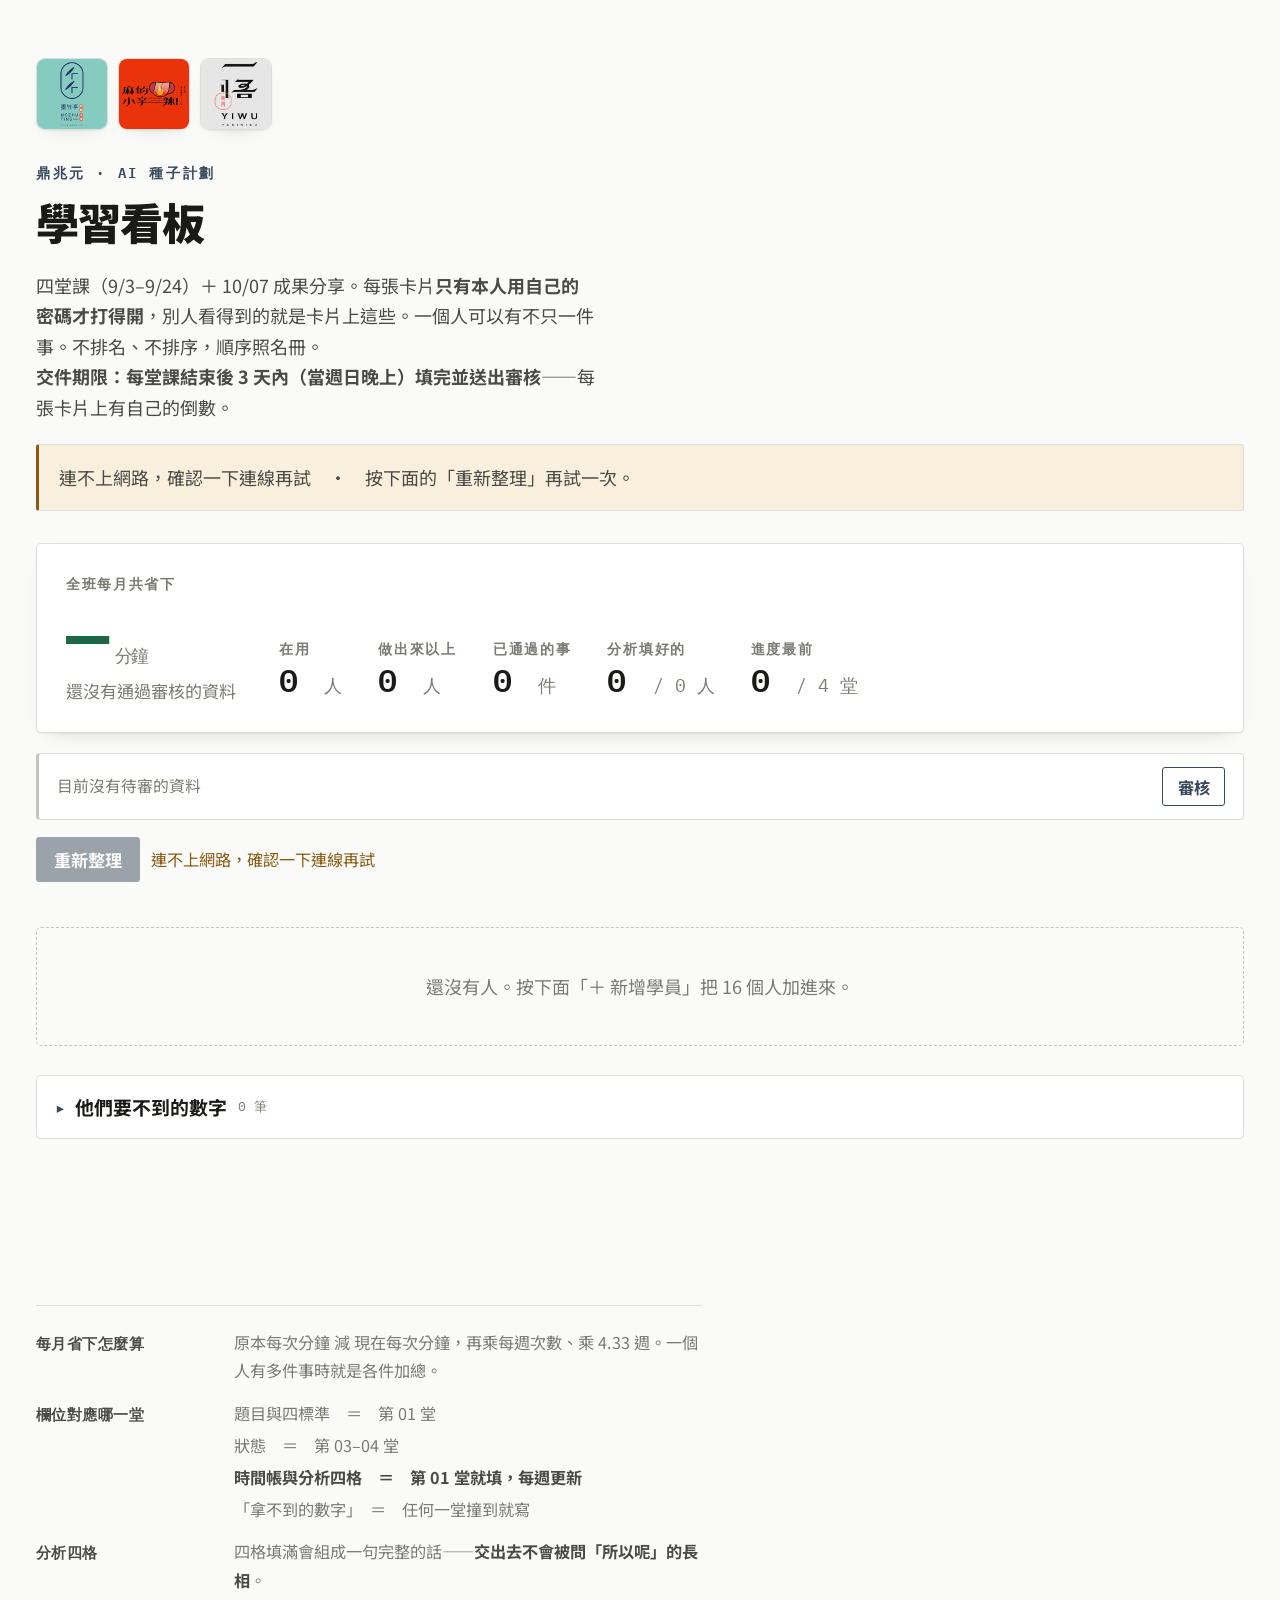
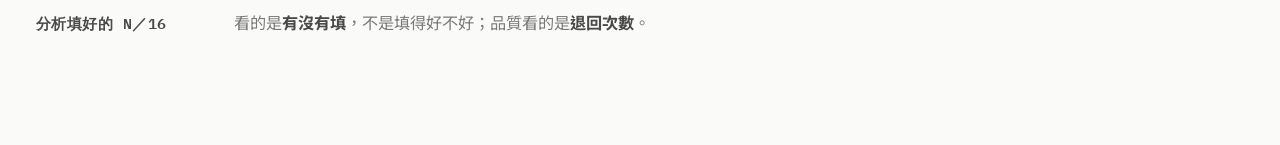
==== index.html @ 8210ced8 "四格區塊加一句：勾了「沒有卡點」不等於免填四格 有人以為卡點跟四格是同一件事，勾了沒卡點就不填。兩個問的不一樣： 卡點問 AI 用起來順不順，四格問你做完看到什麼。只對還沒填滿的人顯示。  Co-Au" ====
<!doctype html>
<html lang="zh-Hant">
<head>
<meta charset="utf-8">
<meta name="viewport" content="width=device-width,initial-scale=1">
<title>種子計劃｜學員看板</title>
<meta name="description" content="AI 種子計劃的學習看板：16 位學員的四堂進度、每個人每月省下多少分鐘。">
<meta name="robots" content="noindex">
<meta property="og:type" content="website">
<meta property="og:site_name" content="鼎兆元集團 · AI 種子計劃">
<meta property="og:title" content="種子計劃｜學員看板">
<meta property="og:description" content="16 位學員的四堂進度、每個人每月省下多少分鐘。填自己那一張要先登入。">
<meta property="og:image" content="https://eason0728.github.io/ai-seed/og-board.png?t=202609040154">
<meta property="og:image:width" content="1200">
<meta property="og:image:height" content="630">
<meta name="twitter:card" content="summary_large_image">
<meta name="theme-color" content="#12130F">
<link rel="icon" href="favicon.ico" sizes="32x32">
<link rel="icon" type="image/svg+xml" href="favicon.svg?v=202609162156">
<link rel="apple-touch-icon" href="apple-touch-icon.png">
<link rel="preconnect" href="https://fonts.googleapis.com">
<link rel="preconnect" href="https://fonts.gstatic.com" crossorigin>
<link rel="stylesheet" href="https://fonts.googleapis.com/css2?family=IBM+Plex+Mono:wght@400;500;600&family=Noto+Sans+TC:wght@400;500;700;900&display=swap">
<link rel="stylesheet" href="css/board.css?v=202609162156">
</head>
<body>
<div class="wrap" id="root"></div>
<div id="layer"></div>
<div id="modal"></div>
<script src="js/config.js?v=202609162156"></script>
<script src="js/board.js?v=202609162156"></script>
</body>
</html>
---- css/board.css ----
:root{
  --ground:#FAFAF9; --surface:#FFFFFF; --surface-2:#F1F1EF;
  --ink:#1A1A18; --ink-2:#4A4A46; --ink-3:#7B7B75;
  --line:#DEDEDA; --line-2:#C4C4BE;
  --accent:#3A4A5C; --accent-soft:#E7EBEF;
  --s0:#8A8A84; --s0-bg:#EFEFED;
  --s1:#8A5A12; --s1-bg:#F8EFDC;
  --s2:#1F6647; --s2-bg:#E1EFE8;
  --crit:#963226; --crit-bg:#F7E4E0;
  --shadow:0 1px 2px rgba(26,26,24,.05), 0 8px 22px -16px rgba(26,26,24,.3);
  --shadow-lg:0 20px 60px -20px rgba(26,26,24,.4);
}
@media (prefers-color-scheme: dark){
  :root:not([data-theme="light"]){
    --ground:#12130F; --surface:#1A1B17; --surface-2:#22241F;
    --ink:#EDEDE8; --ink-2:#BCBCB4; --ink-3:#8B8B83;
    --line:#2C2E28; --line-2:#3C3F37;
    --accent:#9FB3C8; --accent-soft:#1D2530;
    --s0:#8B8B83; --s0-bg:#232320;
    --s1:#D6A44E; --s1-bg:#2C2415;
    --s2:#6FBE96; --s2-bg:#15291F;
    --crit:#E08A7D; --crit-bg:#2E1C19;
    --shadow:0 1px 2px rgba(0,0,0,.45), 0 8px 22px -16px rgba(0,0,0,.8);
    --shadow-lg:0 20px 60px -20px rgba(0,0,0,.9);
  }
}
:root[data-theme="dark"]{
  --ground:#12130F; --surface:#1A1B17; --surface-2:#22241F;
  --ink:#EDEDE8; --ink-2:#BCBCB4; --ink-3:#8B8B83;
  --line:#2C2E28; --line-2:#3C3F37;
  --accent:#9FB3C8; --accent-soft:#1D2530;
  --s0:#8B8B83; --s0-bg:#232320;
  --s1:#D6A44E; --s1-bg:#2C2415;
  --s2:#6FBE96; --s2-bg:#15291F;
  --crit:#E08A7D; --crit-bg:#2E1C19;
  --shadow:0 1px 2px rgba(0,0,0,.45), 0 8px 22px -16px rgba(0,0,0,.8);
  --shadow-lg:0 20px 60px -20px rgba(0,0,0,.9);
}

*{box-sizing:border-box}
/* 看板要一目瞭然：把 rem 的基準從 16 拉到 18，全站等比放大 */
/* 用百分比不用固定 px——把使用者自己設的瀏覽器字級一起放大，而不是蓋掉 */
html{font-size:112.5%}
@media (max-width:22rem){ html{font-size:106%} }
body{margin:0; background:var(--ground); color:var(--ink);
  font-family:"Noto Sans TC","PingFang TC","Microsoft JhengHei",system-ui,sans-serif;
  font-size:1rem; line-height:1.7; -webkit-font-smoothing:antialiased}
.wrap{max-width:80rem; margin:0 auto; padding:0 clamp(.9rem,3vw,2rem) 6rem}
h1{margin:0; font-size:clamp(1.7rem,4vw,2.4rem); font-weight:900; letter-spacing:-.02em}
h2{margin:0; font-size:1.25rem; font-weight:700}
p{margin:0}

/* 頁內對話框——artifact 沙箱沒有 allow-modals，confirm/prompt/alert 全部失效 */
.mback{position:fixed; inset:0; z-index:200; background:rgba(0,0,0,.5);
  display:flex; align-items:center; justify-content:center; padding:1.2rem}
.mbox{background:var(--surface); border:1px solid var(--line-2); border-radius:6px;
  box-shadow:var(--shadow-lg); width:min(26rem,100%); padding:1.2rem 1.3rem;
  display:flex; flex-direction:column; gap:.7rem}
.mbox h3{margin:0; font-size:1.2rem; font-weight:700; line-height:1.5}
.mbox p{margin:0; font-size:1rem; color:var(--ink-2); line-height:1.7}
.mbox input{width:100%; font:inherit; font-size:1.05rem; padding:.5rem .6rem;
  border:1px solid var(--line-2); border-radius:4px; background:var(--ground); color:var(--ink)}
.mbox .merr{font-size:.94rem; color:var(--crit); min-height:1.1em; line-height:1.5}
.mbox .merr.wait{color:var(--ink-3)}
.mbox .mrow button[disabled]{opacity:.6; cursor:default}
.mbox input[disabled]{opacity:.6}
.mbox .mrow{display:flex; gap:.5rem; justify-content:flex-end; margin-top:.2rem}
.mbox .mrow button{font:inherit; font-size:1rem; font-weight:500; cursor:pointer;
  border-radius:4px; padding:.5rem 1.05rem; border:1px solid var(--line-2);
  background:var(--surface-2); color:var(--ink)}
.mbox .mrow button.pri{background:var(--accent); border-color:var(--accent); color:var(--ground)}
.mbox .mrow button.danger{background:var(--crit); border-color:var(--crit); color:#fff}

.brands{display:flex; gap:.55rem; margin-bottom:1.4rem; flex-wrap:wrap}
.brands img{width:4rem; height:4rem; border-radius:9px; display:block;
  border:1px solid var(--line); box-shadow:var(--shadow)}
@media (max-width:26rem){ .brands img{width:3.4rem; height:3.4rem} }
header{padding:clamp(2rem,5vw,3.2rem) 0 0}
.kick{font-family:"IBM Plex Mono",monospace; font-size:.8rem; letter-spacing:.18em;
  text-transform:uppercase; color:var(--accent); font-weight:600}
.sub{margin-top:.6rem; color:var(--ink-2); font-size:1rem; max-width:56ch}

.total{margin-top:1.8rem; background:var(--surface); border:1px solid var(--line);
  border-radius:5px; padding:1.5rem 1.6rem; box-shadow:var(--shadow);
  display:flex; align-items:flex-end; gap:2.4rem; flex-wrap:wrap}
.total .main{display:flex; flex-direction:column}
.total .lb{font-family:"IBM Plex Mono",monospace; font-size:.8rem; letter-spacing:.12em;
  text-transform:uppercase; color:var(--ink-3); font-weight:600}
.total .big{font-family:"IBM Plex Mono",monospace; font-weight:600;
  font-size:clamp(2.6rem,7vw,4rem); line-height:1.05; letter-spacing:-.02em;
  font-variant-numeric:tabular-nums; color:var(--s2)}
.total .unit{font-size:1rem; color:var(--ink-3); font-weight:400; margin-left:.4rem}
.total .hrs{margin-top:.25rem; font-size:.95rem; color:var(--ink-3)}
.total .side{display:flex; gap:2rem; flex-wrap:wrap; padding-bottom:.3rem}
.total .side div{display:flex; flex-direction:column}
.total .side .v{font-family:"IBM Plex Mono",monospace; font-size:1.8rem; font-weight:600;
  font-variant-numeric:tabular-nums; line-height:1.2}

.sechd{margin-top:2.4rem; display:flex; align-items:baseline; justify-content:space-between;
  gap:1rem; flex-wrap:wrap}
.hint{font-size:.92rem; color:var(--ink-3)}
.people{margin-top:1rem; display:grid; gap:.85rem;
  grid-template-columns:repeat(auto-fill,minmax(15rem,1fr))}
.pcard{background:var(--surface); border:1px solid var(--line); border-radius:5px;
  padding:1rem 1.1rem 1.1rem; text-align:left; cursor:pointer; font-family:inherit;
  display:flex; flex-direction:column; gap:.55rem; box-shadow:var(--shadow);
  transition:border-color .12s, transform .12s}
.pcard:hover{border-color:var(--accent); transform:translateY(-1px)}
.pcard:active{transform:none}
.ptop{display:flex; align-items:center; gap:.5rem}
.pname{font-weight:700; font-size:1.15rem; color:var(--ink); flex:1;
  white-space:nowrap; overflow:hidden; text-overflow:ellipsis}
.pmain{display:flex; align-items:baseline; gap:.35rem; margin-top:.15rem}
.pmain .v{font-family:"IBM Plex Mono",monospace; font-weight:600; font-size:2.4rem;
  line-height:1.05; font-variant-numeric:tabular-nums; letter-spacing:-.02em; color:var(--s2)}
.pmain .v.none{color:var(--ink-3); font-size:1.9rem}
.pmain .u{font-size:.9rem; color:var(--ink-3)}
.ptopic{font-size:.95rem; color:var(--ink-2); min-height:1.6rem;
  display:-webkit-box; -webkit-line-clamp:1; -webkit-box-orient:vertical; overflow:hidden}
.ptopic.empty{color:var(--ink-3); font-style:italic}
.pcount{font-family:"IBM Plex Mono",monospace; font-size:.8rem; color:var(--ink-3)}
.pbars{display:flex; gap:3px; margin-top:.1rem}
.pbars i{flex:1; height:6px; border-radius:1px; background:var(--line-2); display:block}
.pbars i.on{background:var(--accent)}
.duechip{display:inline-flex; align-items:center; margin-top:.35rem; align-self:flex-start;
  font-family:"IBM Plex Mono",monospace; font-size:.78rem; font-weight:600;
  padding:.18rem .5rem; border-radius:3px; font-variant-numeric:tabular-nums;
  background:var(--accent-soft); color:var(--accent)}
.duechip.warn{background:var(--s1-bg); color:var(--s1)}
.duechip.late{background:var(--crit-bg); color:var(--crit)}
.duechip.pend,.duechip.ok{background:var(--s2-bg); color:var(--s2)}

.pill{display:inline-flex; align-items:center; font-family:"IBM Plex Mono",monospace;
  font-size:.76rem; font-weight:600; padding:.1rem .42rem; border-radius:2px; white-space:nowrap}
.st0{background:var(--s0-bg); color:var(--s0)}
.st1{background:var(--s1-bg); color:var(--s1)}
.st2{background:var(--s2-bg); color:var(--s2)}

.empty{margin-top:1.4rem; border:1px dashed var(--line-2); border-radius:5px;
  padding:2.4rem 1.4rem; text-align:center; color:var(--ink-3)}

/* ── 第二層 ── */
.back{position:fixed; inset:0; background:rgba(20,20,18,.55); z-index:40;
  display:flex; align-items:flex-start; justify-content:center; padding:1.2rem; overflow-y:auto;
  backdrop-filter:blur(2px)}
.sheet{background:var(--ground); border:1px solid var(--line); border-radius:6px;
  width:100%; max-width:40rem; box-shadow:var(--shadow-lg); margin:auto 0;
  display:flex; flex-direction:column}
.shd{display:flex; align-items:center; gap:.7rem; padding:1rem 1.2rem;
  border-bottom:1px solid var(--line); position:sticky; top:0; z-index:2;
  background:var(--ground); border-radius:6px 6px 0 0}
.shd input.nm{flex:1; font-weight:700; font-size:1.2rem}
.x{background:none; border:1px solid var(--line); color:var(--ink-2); cursor:pointer;
  border-radius:3px; width:2rem; height:2rem; font-size:1rem; line-height:1; flex:none}
.x:hover{border-color:var(--accent); color:var(--accent)}
.sbody{padding:1.1rem 1.2rem; display:flex; flex-direction:column; gap:1.1rem}

.pertop{background:var(--surface); border:1px solid var(--line); border-radius:5px;
  padding:.85rem 1rem; display:flex; flex-direction:column; gap:.6rem}
.pertop .lb{font-family:"IBM Plex Mono",monospace; font-size:.8rem; letter-spacing:.1em;
  text-transform:uppercase; color:var(--ink-3); font-weight:600}
.sumline{display:flex; align-items:baseline; gap:.4rem}
.sumline .v{font-family:"IBM Plex Mono",monospace; font-weight:600; font-size:1.9rem;
  font-variant-numeric:tabular-nums; color:var(--s2)}
.sumline .v.none{color:var(--ink-3); font-size:1.45rem}
.sumline .u{font-size:.92rem; color:var(--ink-3)}
.sumline .v.pend{color:var(--s1)}
.lnk{font:inherit; font-size:inherit; color:var(--accent); background:none; border:none;
  padding:0; cursor:pointer; text-decoration:underline; text-underline-offset:2px}
.lnk:hover{opacity:.75}
.subnote{display:block; font-size:.9rem; color:var(--ink-3); line-height:1.6; margin-top:.3rem}
.subnote strong{color:var(--s1)}

/* 一件事 */
.item{background:var(--surface); border:1px solid var(--line); border-radius:5px;
  display:flex; flex-direction:column; overflow:hidden}
.ihd{display:flex; align-items:center; gap:.6rem; padding:.6rem .9rem;
  background:var(--surface-2); border-bottom:1px solid var(--line)}
.ihd .n{font-family:"IBM Plex Mono",monospace; font-size:.8rem; letter-spacing:.1em;
  text-transform:uppercase; color:var(--ink-3); font-weight:600; flex:1}
.ibody{padding:.9rem; display:flex; flex-direction:column; gap:.85rem}
.idel{background:none; border:none; color:var(--ink-3); cursor:pointer; font-size:.82rem;
  font-family:"IBM Plex Mono",monospace; padding:.2rem .35rem; border-radius:2px}
.idel:hover{color:var(--s1); background:var(--ground)}

.calc{border:1px solid var(--line); border-radius:4px; overflow:hidden; background:var(--ground)}
.calc .cr{display:grid; grid-template-columns:3.4rem 1fr auto; gap:.6rem; align-items:center;
  padding:.6rem .85rem; border-bottom:1px solid var(--line); font-size:.95rem}
.calc .cr:last-child{border-bottom:none}
.calc .cl{color:var(--ink-3); font-family:"IBM Plex Mono",monospace; font-size:.85rem}
.calc .ce{color:var(--ink-2); font-family:"IBM Plex Mono",monospace; font-size:.88rem;
  font-variant-numeric:tabular-nums}
.calc .cv{font-family:"IBM Plex Mono",monospace; font-weight:600; font-variant-numeric:tabular-nums;
  white-space:nowrap; font-size:1rem}
.calc .res{background:var(--s2-bg)}
.calc .res .cl,.calc .res .ce{color:var(--s2); opacity:.85}
.calc .res .cv{color:var(--s2); font-size:1.3rem}
.calc .miss{color:var(--ink-3); font-size:.93rem; padding:.7rem .8rem; line-height:1.6}
.calc .note{padding:.45rem .8rem; border-top:1px solid var(--line); color:var(--ink-3);
  font-size:.82rem; background:var(--surface-2)}

/* 四標準：四個勾選，各帶一句白話判準 */
.crit{display:flex; flex-direction:column; gap:.3rem}
.critline{display:flex; gap:.5rem; align-items:flex-start; cursor:pointer;
  padding:.32rem .45rem; border-radius:3px; line-height:1.5}
.critline:hover{background:var(--ground)}
.critline input{flex:none; margin:.32rem 0 0; width:1rem; height:1rem; accent-color:var(--accent); cursor:pointer}
.critline b{font-weight:700; font-size:.95rem; color:var(--ink); white-space:nowrap}
.critline span{font-size:.93rem; color:var(--ink-3)}
.critsum{margin-top:.15rem; font-family:"IBM Plex Mono",monospace; font-size:.86rem;
  color:var(--ink-3); padding-left:.45rem}
.critsum.full{color:var(--s2); font-weight:600}
.critsum.warn{color:var(--s1)}
.noblk{display:flex; gap:.5rem; align-items:center; cursor:pointer; font-size:.94rem;
  color:var(--ink-3); padding:.2rem .45rem; border-radius:3px}
.noblk:hover{background:var(--ground)}
.noblk input{flex:none; margin:0; width:1rem; height:1rem; accent-color:var(--accent); cursor:pointer}
textarea.off{display:none}

/* 缺數字彙整 */
.needs{margin-top:1.6rem; background:var(--surface); border:1px solid var(--line);
  border-radius:5px; overflow:hidden}
.needs > summary{cursor:pointer; padding:.85rem 1.1rem; font-weight:700; font-size:1.05rem;
  display:flex; align-items:center; gap:.6rem; list-style:none; user-select:none}
.needs > summary::-webkit-details-marker{display:none}
.needs > summary::before{content:"▸"; color:var(--accent); font-size:.8rem; transition:transform .12s}
.needs[open] > summary::before{transform:rotate(90deg)}
.needs > summary:hover{background:var(--surface-2)}
.needs .cnt{font-family:"IBM Plex Mono",monospace; font-size:.72rem; color:var(--ink-3); font-weight:400}
.needs .body{border-top:1px solid var(--line); padding:.9rem 1.1rem 1.1rem}
.needs .why{font-size:.92rem; color:var(--ink-3); line-height:1.65; margin-bottom:.8rem}
.nlist{display:flex; flex-direction:column; gap:1px; background:var(--line);
  border:1px solid var(--line); border-radius:4px; overflow:hidden}
.nrow{background:var(--surface); padding:.65rem .85rem; display:grid;
  grid-template-columns:7rem 1fr; gap:.8rem; align-items:baseline; font-size:.98rem}
.nrow .who{font-weight:700; color:var(--ink); font-size:.95rem;
  white-space:nowrap; overflow:hidden; text-overflow:ellipsis}
.nrow .who small{display:block; font-weight:400; color:var(--ink-3); font-size:.82rem}
.nrow .what{color:var(--ink-2); line-height:1.6}
@media(max-width:32rem){.nrow{grid-template-columns:1fr; gap:.2rem}}
.needs .none{color:var(--ink-3); font-size:.9rem; padding:.4rem 0}

/* 分析四格 */
.ana{display:flex; flex-direction:column; gap:.4rem}
.anarow{display:grid; grid-template-columns:5.2rem 1fr; gap:.5rem; align-items:center}
.anarow > span{font-size:.87rem; color:var(--ink-3); font-family:"IBM Plex Mono",monospace}
@media(max-width:30rem){.anarow{grid-template-columns:1fr; gap:.15rem}}
.anaout{margin-top:.5rem; background:var(--s2-bg); border:1px solid var(--line);
  border-left:3px solid var(--s2); border-radius:4px; padding:.6rem .8rem;
  font-size:1rem; line-height:1.75; color:var(--ink-2)}
.anaout b{color:var(--s2)}
.anaout.demo{position:relative; background:var(--surface-2); border-left-color:var(--line-2);
  color:var(--ink-3); margin-top:.35rem}
.anaout.demo b{color:var(--ink-2)}
.anaout.demo .dtag{position:absolute; top:-.55rem; right:.6rem; font-family:"IBM Plex Mono",monospace;
  font-size:.68rem; font-weight:600; color:var(--ink-3); background:var(--surface);
  border:1px solid var(--line-2); border-radius:2px; padding:.02rem .35rem}
.anatip{margin:0 0 .15rem; color:var(--ink-3); font-size:.88rem; line-height:1.6}
.anatip strong{color:var(--ink-2)}
.anamiss{margin-top:.5rem; color:var(--ink-3); font-size:.92rem; line-height:1.6}
.anaflag{font-family:"IBM Plex Mono",monospace; font-size:.78rem; padding:.05rem .35rem;
  border-radius:2px; background:var(--s2-bg); color:var(--s2); font-weight:600}
.rejn{font-family:"IBM Plex Mono",monospace; font-size:.76rem; color:var(--s1);
  background:var(--s1-bg); padding:.05rem .35rem; border-radius:2px; font-weight:600}
.lsn{font-family:"IBM Plex Mono",monospace; font-size:.76rem; color:var(--ink-3);
  background:var(--surface-2); border:1px solid var(--line-2);
  padding:.03rem .35rem; border-radius:2px; font-weight:600; white-space:nowrap}

/* 審核 */
.rv{display:inline-flex; align-items:center; gap:.25rem; font-family:"IBM Plex Mono",monospace;
  font-size:.76rem; font-weight:600; padding:.1rem .42rem; border-radius:2px; white-space:nowrap}
.rv-draft{background:var(--s0-bg); color:var(--s0)}
.rv-pending{background:var(--accent-soft); color:var(--accent)}
.rv-approved{background:var(--s2-bg); color:var(--s2)}
.rv-rejected{background:var(--crit-bg,#F7E4E0); color:var(--crit,#963226)}
.item.locked .ibody{opacity:.72}
.rejbox{background:var(--crit-bg,#F7E4E0); border:1px solid var(--line);
  border-left:3px solid var(--crit,#963226); border-radius:4px; padding:.6rem .8rem;
  font-size:.95rem; color:var(--ink-2); line-height:1.6}
.rejbox b{color:var(--crit,#963226); font-family:"IBM Plex Mono",monospace;
  font-size:.78rem; letter-spacing:.1em; text-transform:uppercase; display:block; margin-bottom:.25rem}
.ifoot{display:flex; gap:.5rem; align-items:center; flex-wrap:wrap;
  padding:.7rem .9rem; border-top:1px solid var(--line); background:var(--surface-2)}
.ifoot .msg{font-size:.88rem; color:var(--ink-3)}
button.mini{font-family:inherit; font-size:.9rem; font-weight:700; cursor:pointer;
  border-radius:3px; padding:.35rem .8rem; border:1px solid var(--accent);
  background:var(--accent); color:var(--ground)}
button.mini.ghost{background:var(--surface); color:var(--accent)}
button.mini.no{border-color:var(--crit,#963226); background:var(--surface); color:var(--crit,#963226)}
button.mini[disabled]{opacity:.5; cursor:default}
.pend{margin-top:1.1rem; background:var(--accent-soft); border:1px solid var(--line);
  border-left:3px solid var(--accent); border-radius:4px; padding:.75rem 1rem;
  display:flex; align-items:center; gap:.8rem; flex-wrap:wrap; font-size:1rem}
.pend b{font-family:"IBM Plex Mono",monospace; font-size:1.3rem; color:var(--accent)}
.rvbtn{margin-left:auto}
.pflag{font-family:"IBM Plex Mono",monospace; font-size:.78rem; padding:.05rem .35rem;
  border-radius:2px; background:var(--accent-soft); color:var(--accent); font-weight:600}
.pflag.rej{background:var(--crit-bg,#F7E4E0); color:var(--crit,#963226)}

.fld{display:grid; grid-template-columns:5.8rem 1fr; gap:.6rem; align-items:center}
.fld > label{font-size:.86rem; color:var(--ink-3); font-family:"IBM Plex Mono",monospace; align-self:start; padding-top:.35rem}
.fld.mid > label{align-self:center; padding-top:0}
@media(max-width:32rem){.fld{grid-template-columns:1fr; gap:.2rem}}

input[type=text], input[type=number], input[type=date], select, textarea{
  width:100%; font-family:inherit; font-size:1rem; color:var(--ink);
  background:var(--ground); border:1px solid var(--line); border-radius:3px;
  padding:.4rem .6rem; line-height:1.5}
.sheet input, .sheet select, .sheet textarea{background:var(--ground)}
.item input, .item select, .item textarea{background:var(--surface-2)}
input:focus, select:focus, textarea:focus{outline:2px solid var(--accent); outline-offset:1px; border-color:var(--accent)}
input[type=number]{font-family:"IBM Plex Mono",monospace; font-variant-numeric:tabular-nums}
textarea{resize:vertical; min-height:2.6rem}
textarea.blk{min-height:8.2rem}   /* 卡點的示範提示有三行，欄位要夠高才看得到 */
.mins{display:flex; align-items:center; gap:.4rem; flex-wrap:wrap; font-size:.95rem; color:var(--ink-3)}
.mins input{width:4.4rem}

.sess{display:flex; gap:.3rem; flex-wrap:wrap}
.sess button{width:2.3rem; height:2.3rem; border-radius:3px; border:1px solid var(--line);
  background:var(--ground); color:var(--ink-3); cursor:pointer;
  font-family:"IBM Plex Mono",monospace; font-size:.82rem; font-weight:600}
.sess button.on{background:var(--accent); border-color:var(--accent); color:var(--ground)}
.sess button:hover{border-color:var(--accent)}

.additem{background:var(--surface); border:1px dashed var(--line-2); color:var(--accent);
  border-radius:5px; padding:.7rem; cursor:pointer; font-family:inherit;
  font-size:.96rem; font-weight:700}
.additem:hover{border-color:var(--accent); background:var(--accent-soft)}
.additem[disabled]{opacity:.5; cursor:default}

.sfoot{display:flex; gap:.6rem; align-items:center; flex-wrap:wrap;
  padding:.9rem 1.2rem; border-top:1px solid var(--line); position:sticky; bottom:0;
  background:var(--ground); border-radius:0 0 6px 6px}
.del{background:none; border:none; color:var(--ink-3); cursor:pointer; font-size:.88rem;
  font-family:"IBM Plex Mono",monospace; padding:.3rem .4rem; border-radius:2px; margin-left:auto}
.del:hover{color:var(--s1); background:var(--surface-2)}

.bar{position:sticky; bottom:0; z-index:10; margin-top:2.2rem; padding:.9rem 0 1rem;
  background:linear-gradient(to top, var(--ground) 74%, transparent);
  display:flex; gap:.6rem; align-items:center; flex-wrap:wrap}
button.act{font-family:inherit; font-size:.95rem; font-weight:700; cursor:pointer;
  border-radius:3px; padding:.5rem .95rem; border:1px solid var(--accent);
  background:var(--accent); color:var(--ground)}
button.act.ghost{background:var(--surface); color:var(--accent)}
button.act[disabled]{opacity:.5; cursor:default}
.note{font-size:.9rem; color:var(--ink-3)}
.note.warn{color:var(--s1)}
.note.ok{color:var(--s2)}

.ro{margin-top:1.2rem; background:var(--s1-bg); border:1px solid var(--line);
  border-left:3px solid var(--s1); border-radius:3px; padding:.9rem 1.1rem; font-size:1rem; color:var(--ink-2); line-height:1.8}
.foot{margin-top:2.6rem; padding-top:1.2rem; border-top:1px solid var(--line);
  color:var(--ink-3); font-size:.9rem; max-width:74ch;
  display:flex; flex-direction:column; gap:.8rem}
.foot .fi{display:grid; grid-template-columns:10rem 1fr; gap:1rem; align-items:baseline}
.foot .fi b{font-family:"IBM Plex Mono",monospace; font-size:.82rem; font-weight:600;
  color:var(--ink-2); letter-spacing:.03em}
.foot .fi span{line-height:1.75}
.foot .fi .rows{display:flex; flex-direction:column; gap:.2rem}
.foot .fi .rows i{font-style:normal; display:block}
.foot strong{color:var(--ink-2)}
@media(max-width:36rem){.foot .fi{grid-template-columns:1fr; gap:.15rem}}
.hintline{font-size:.85rem; color:var(--ink-3); margin-top:.4rem; line-height:1.7}
.hintline em{font-style:normal; color:var(--ink-2); background:var(--surface-2);
  padding:.05rem .35rem; border-radius:3px; white-space:nowrap}
.hintline.off{display:none}
:focus-visible{outline:2px solid var(--accent); outline-offset:2px}
@media (prefers-reduced-motion: reduce){.pcard{transition:none}}

/* 登入用的名字下拉 */
/* ── 手機：細項表改成全螢幕面板，表頭表底固定、中間捲動 ──
   原本 .shd/.sfoot 是 sticky，手機上表幾乎滿版，內容會從上下穿出來被切一半 */
@media (max-width:32rem){
  .back{padding:0; align-items:stretch; justify-content:stretch; overflow:hidden}
  .sheet{max-width:none; width:100%; margin:0; border:none; border-radius:0;
    height:100vh; height:100dvh; display:flex; flex-direction:column}
  .shd{position:static; flex:0 0 auto; border-radius:0; padding:.8rem .9rem}
  .sbody{flex:1 1 auto; min-height:0; overflow-y:auto; -webkit-overflow-scrolling:touch;
    padding:.9rem .9rem 1.4rem}
  /* column flex 一旦限高，子元素會被壓扁而不是讓容器捲動——必須關掉收縮 */
  .sbody > *{flex:0 0 auto}
  .sfoot{position:static; flex:0 0 auto; border-radius:0; padding:.75rem .9rem}
  .sfoot .note{flex-basis:100%}
  /* 「每次 ○ 分 × 每週 ○ 次」不要被拆行 */
  .mins{gap:.3rem; font-size:.9rem}
  .mins input{width:3.4rem}
  .item .ibody{padding:.8rem}
  .pertop{padding:.8rem}
}
.mysel{width:100%; margin-top:.5rem; font:inherit; font-size:.95rem;
  padding:.5rem .6rem; border:1px solid var(--line-2); border-radius:4px;
  background:var(--ground); color:var(--ink)}
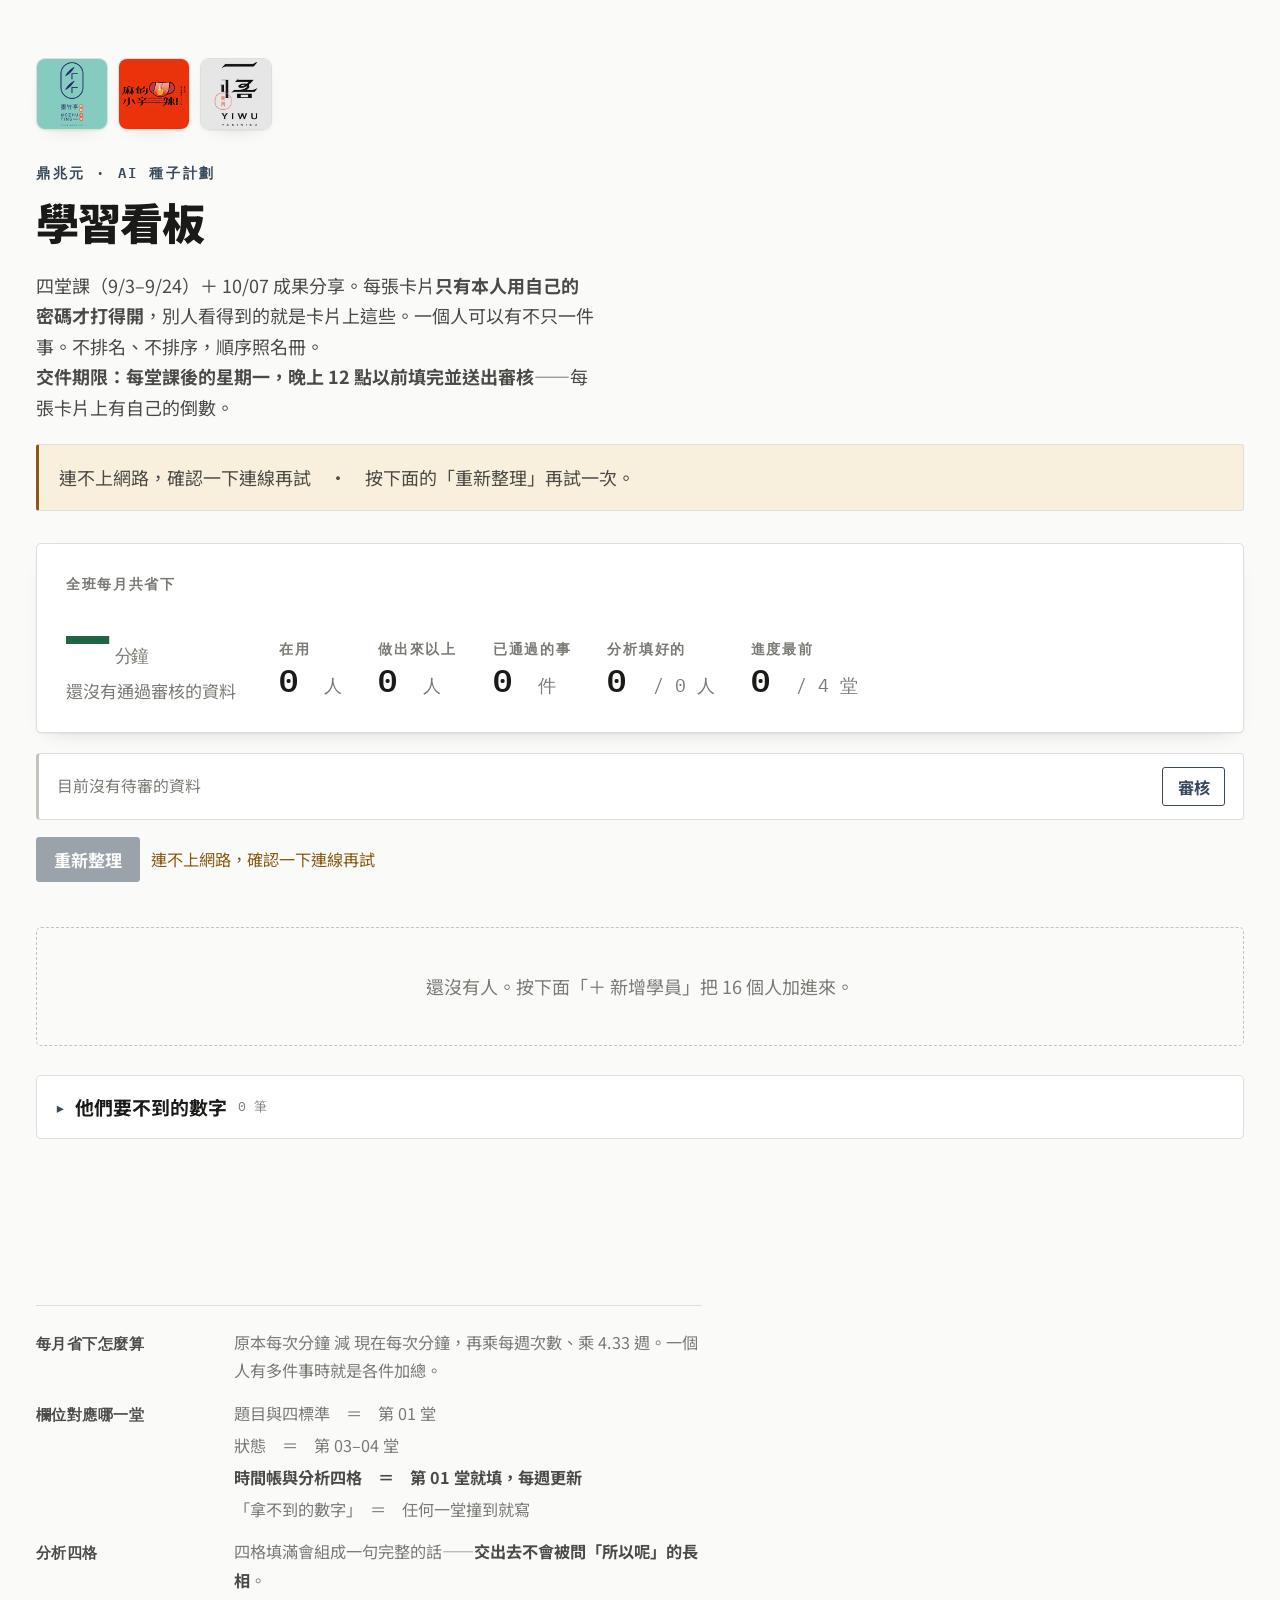
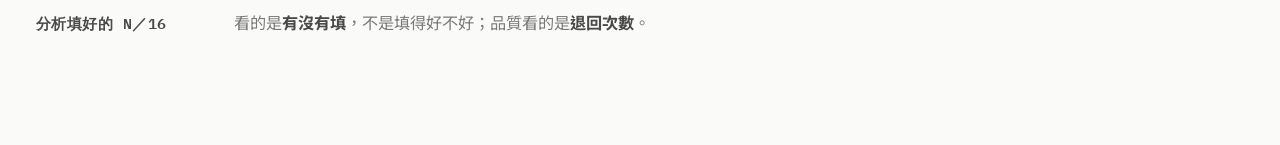
==== commit 13ae16ee: "頁首交件期限改成星期一（9/7、9/14、9/21、9/28 都是星期一，原本誤寫星期日） 倒數本來就算到星期一 23:59，只改文字。  Co-Authored-By: Claude Opus 5 " ====
--- a/index.html
+++ b/index.html
@@ -16,18 +16,18 @@
 <meta name="twitter:card" content="summary_large_image">
 <meta name="theme-color" content="#12130F">
 <link rel="icon" href="favicon.ico" sizes="32x32">
-<link rel="icon" type="image/svg+xml" href="favicon.svg?v=202609162156">
+<link rel="icon" type="image/svg+xml" href="favicon.svg?v=202609182011">
 <link rel="apple-touch-icon" href="apple-touch-icon.png">
 <link rel="preconnect" href="https://fonts.googleapis.com">
 <link rel="preconnect" href="https://fonts.gstatic.com" crossorigin>
 <link rel="stylesheet" href="https://fonts.googleapis.com/css2?family=IBM+Plex+Mono:wght@400;500;600&family=Noto+Sans+TC:wght@400;500;700;900&display=swap">
-<link rel="stylesheet" href="css/board.css?v=202609162156">
+<link rel="stylesheet" href="css/board.css?v=202609182011">
 </head>
 <body>
 <div class="wrap" id="root"></div>
 <div id="layer"></div>
 <div id="modal"></div>
-<script src="js/config.js?v=202609162156"></script>
-<script src="js/board.js?v=202609162156"></script>
+<script src="js/config.js?v=202609182011"></script>
+<script src="js/board.js?v=202609182011"></script>
 </body>
 </html>
--- a/css/board.css
+++ b/css/board.css
@@ -391,3 +391,32 @@
 .mysel{width:100%; margin-top:.5rem; font:inherit; font-size:.95rem;
   padding:.5rem .6rem; border:1px solid var(--line-2); border-radius:4px;
   background:var(--ground); color:var(--ink)}
+
+/* ── 10/07 報告時段：一列半小時（6 格），手機一列 3 格 ── */
+.slotbox{margin-top:1rem; background:var(--surface); border:1px solid var(--line); border-radius:5px;
+  padding:1rem 1.1rem 1.1rem; box-shadow:var(--shadow)}
+.slotbox .lede{font-size:.95rem; color:var(--ink-2); line-height:1.7}
+.slotbox .lede.sub2{margin-top:.25rem; color:var(--ink-3); font-size:.9rem}
+.slotme{margin-top:.6rem; font-size:.95rem; color:var(--ink-2)}
+.slotme b{color:var(--accent)}
+.slots{margin-top:.9rem; display:grid; gap:.5rem; grid-template-columns:repeat(6,minmax(0,1fr))}
+@media (max-width:40rem){ .slots{grid-template-columns:repeat(3,minmax(0,1fr))} }
+.slot{font-family:inherit; cursor:pointer; text-align:left; border-radius:4px; min-width:0;
+  padding:.45rem .6rem .5rem; display:flex; flex-direction:column; gap:.05rem;
+  border:1px solid var(--line); background:var(--surface-2); color:var(--ink);
+  transition:border-color .12s}
+.slot b{font-family:"IBM Plex Mono",monospace; font-weight:600; font-size:1rem;
+  font-variant-numeric:tabular-nums; line-height:1.4}
+.slot span{font-size:.88rem; color:var(--ink-2); line-height:1.4;
+  white-space:nowrap; overflow:hidden; text-overflow:ellipsis}
+.slot.open{background:var(--surface); border-style:dashed; border-color:var(--line-2)}
+.slot.open span{color:var(--s2); font-weight:500}
+.slot.open:hover{border-color:var(--accent); border-style:solid}
+.slot.mine{background:var(--accent-soft); border-color:var(--accent)}
+.slot.mine span{color:var(--accent); font-weight:700}
+.slot.lockd{cursor:default}
+.slot.open.lockd span{color:var(--ink-3); font-weight:400}
+.slot.open.lockd:hover{border-color:var(--line-2); border-style:dashed}
+.slotmiss{margin-top:.9rem; padding-top:.75rem; border-top:1px solid var(--line);
+  font-size:.9rem; color:var(--ink-3); line-height:1.7}
+.slotmiss b{color:var(--ink-2)}
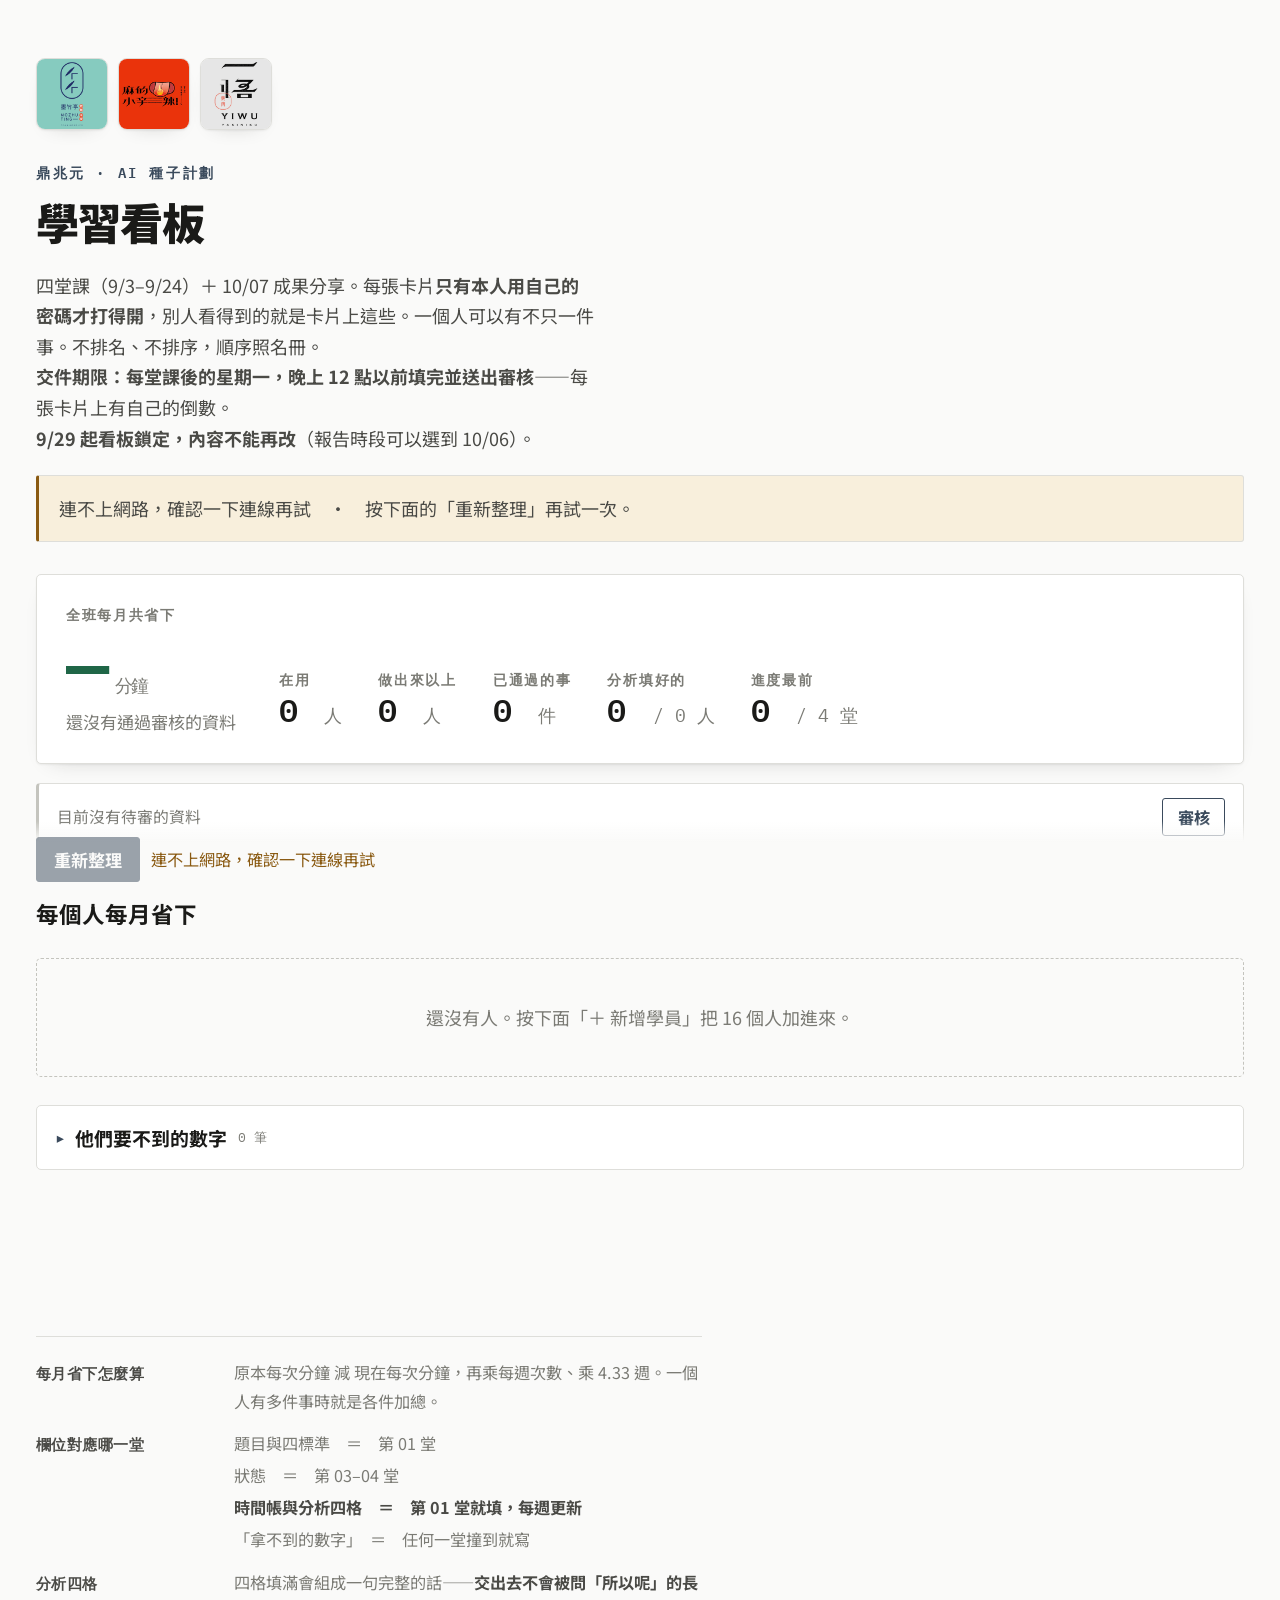
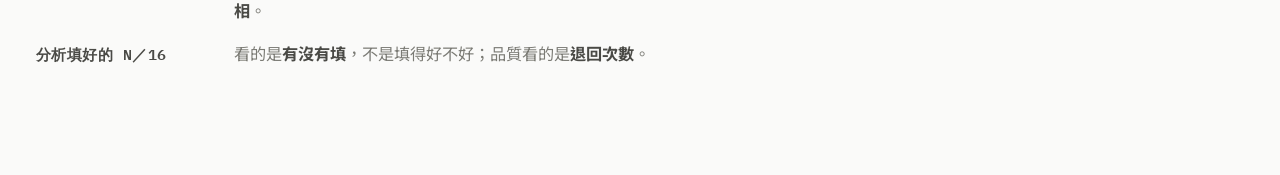
==== commit edd93d19: "看板 9/29 00:00 起鎖定：學員不能再存檔、刪除、送審、撤回 - 後端 editLock：saveItem／deleteItem／submit／withdraw 學員路徑擋下，Eason 審核" ====
--- a/index.html
+++ b/index.html
@@ -16,18 +16,18 @@
 <meta name="twitter:card" content="summary_large_image">
 <meta name="theme-color" content="#12130F">
 <link rel="icon" href="favicon.ico" sizes="32x32">
-<link rel="icon" type="image/svg+xml" href="favicon.svg?v=202609182011">
+<link rel="icon" type="image/svg+xml" href="favicon.svg?v=202609182021">
 <link rel="apple-touch-icon" href="apple-touch-icon.png">
 <link rel="preconnect" href="https://fonts.googleapis.com">
 <link rel="preconnect" href="https://fonts.gstatic.com" crossorigin>
 <link rel="stylesheet" href="https://fonts.googleapis.com/css2?family=IBM+Plex+Mono:wght@400;500;600&family=Noto+Sans+TC:wght@400;500;700;900&display=swap">
-<link rel="stylesheet" href="css/board.css?v=202609182011">
+<link rel="stylesheet" href="css/board.css?v=202609182021">
 </head>
 <body>
 <div class="wrap" id="root"></div>
 <div id="layer"></div>
 <div id="modal"></div>
-<script src="js/config.js?v=202609182011"></script>
-<script src="js/board.js?v=202609182011"></script>
+<script src="js/config.js?v=202609182021"></script>
+<script src="js/board.js?v=202609182021"></script>
 </body>
 </html>
--- a/css/board.css
+++ b/css/board.css
@@ -420,3 +420,8 @@
 .slotmiss{margin-top:.9rem; padding-top:.75rem; border-top:1px solid var(--line);
   font-size:.9rem; color:var(--ink-3); line-height:1.7}
 .slotmiss b{color:var(--ink-2)}
+
+/* 9/29 起看板鎖定：細項表最上面的說明 */
+.lockbar{background:var(--s1-bg); border:1px solid var(--line); border-left:3px solid var(--s1);
+  border-radius:3px; padding:.75rem 1rem; font-size:.95rem; color:var(--ink-2); line-height:1.7}
+.lockbar b{color:var(--ink)}
